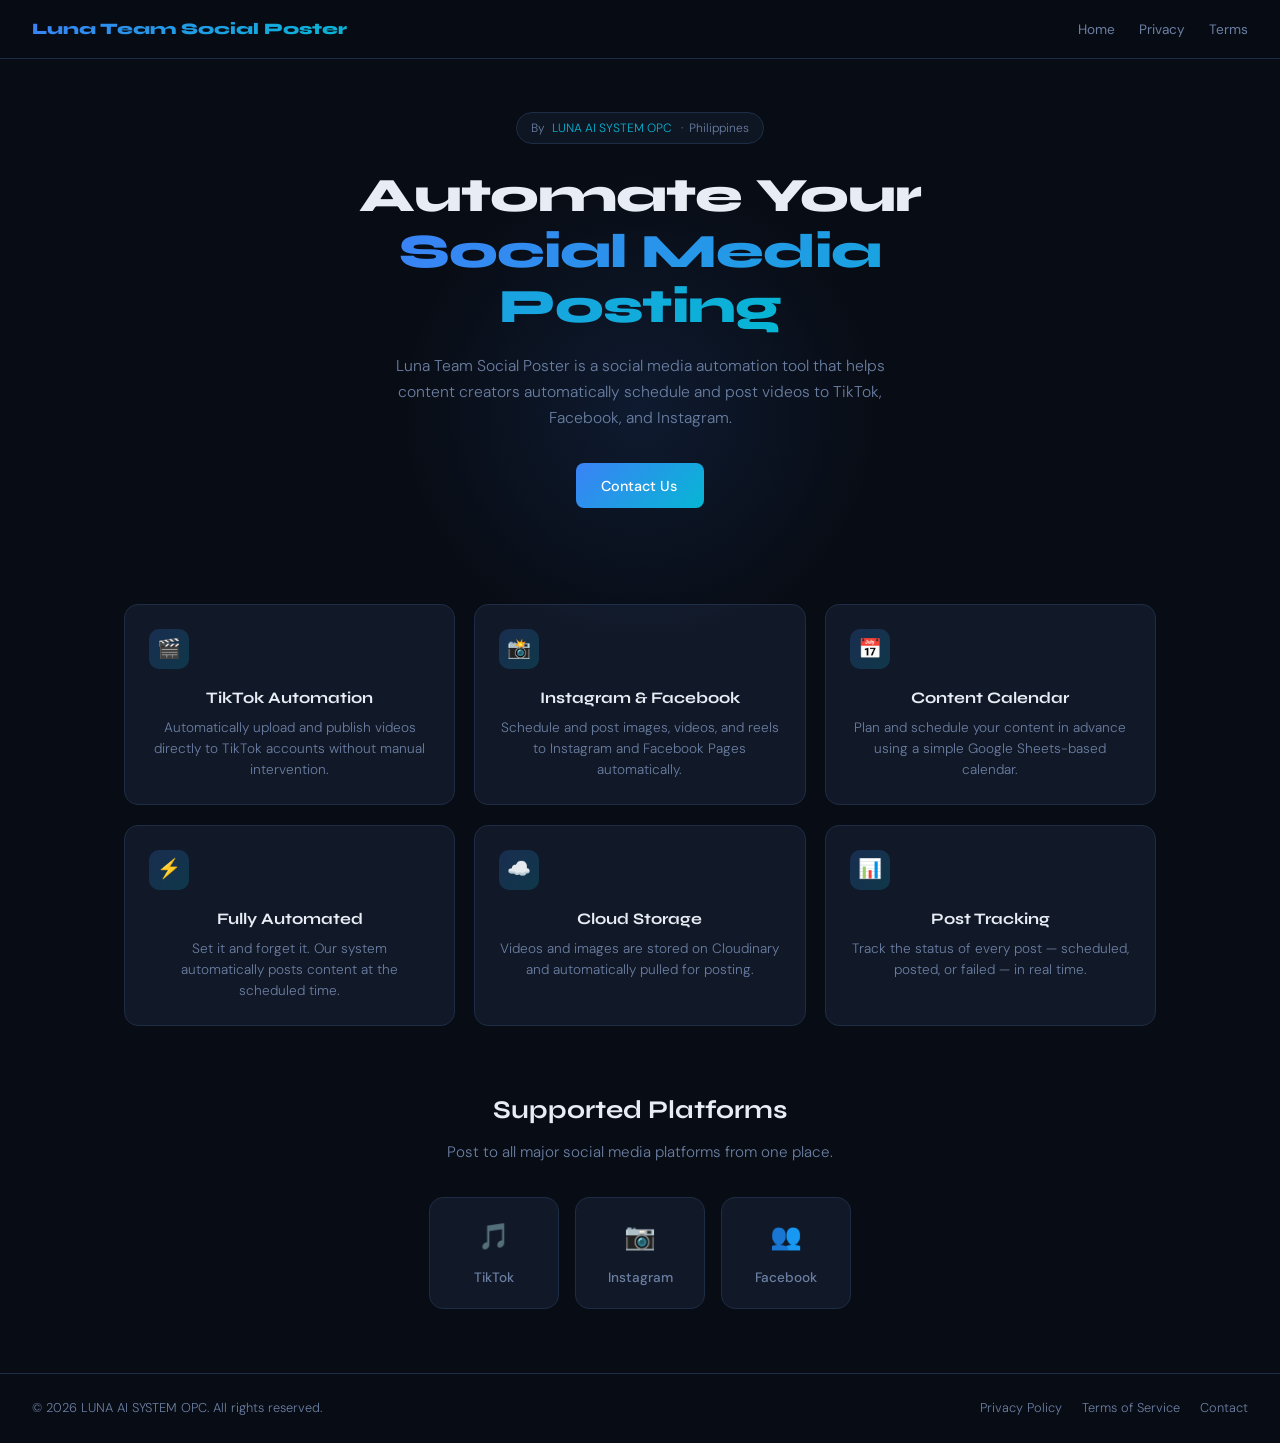
==== index.html @ f019ac23 "first commit" ====
<!doctype html>
<html lang="en">
  <head>
    <meta charset="UTF-8" />
    <meta name="viewport" content="width=device-width, initial-scale=1.0" />
    <title>Luna Team Social Poster | LUNA AI SYSTEM OPC</title>
    <link
      href="https://fonts.googleapis.com/css2?family=Syne:wght@400;600;700;800&family=DM+Sans:wght@300;400;500&display=swap"
      rel="stylesheet"
    />
    <link rel="stylesheet" href="styles.css" />
  </head>
  <body>
    <nav>
      <a href="#" class="logo" onclick="return showSection('home')"
        >Luna Team Social Poster</a
      >
      <ul class="nav-links">
        <li><a href="#" onclick="return showSection('home')">Home</a></li>
        <li><a href="#" onclick="return showSection('privacy')">Privacy</a></li>
        <li><a href="#" onclick="return showSection('terms')">Terms</a></li>
      </ul>
    </nav>

    <!-- HOME -->
    <section id="home" class="active">
      <div class="hero-inner">
        <div class="badge animate">
          By <span>LUNA AI SYSTEM OPC</span> &nbsp;·&nbsp; Philippines
        </div>
        <h1 class="animate delay-1">
          Automate Your<br />
          <span class="highlight">Social Media Posting</span>
        </h1>
        <p class="subtitle animate delay-2">
          Luna Team Social Poster is a social media automation tool that helps
          content creators automatically schedule and post videos to TikTok,
          Facebook, and Instagram.
        </p>
        <a href="mailto:jraf2003@gmail.com" class="btn animate delay-3"
          >Contact Us</a
        >
      </div>

      <div class="features">
        <div class="feature-card">
          <div class="feature-icon">🎬</div>
          <h3>TikTok Automation</h3>
          <p>
            Automatically upload and publish videos directly to TikTok accounts
            without manual intervention.
          </p>
        </div>
        <div class="feature-card">
          <div class="feature-icon">📸</div>
          <h3>Instagram & Facebook</h3>
          <p>
            Schedule and post images, videos, and reels to Instagram and
            Facebook Pages automatically.
          </p>
        </div>
        <div class="feature-card">
          <div class="feature-icon">📅</div>
          <h3>Content Calendar</h3>
          <p>
            Plan and schedule your content in advance using a simple Google
            Sheets-based calendar.
          </p>
        </div>
        <div class="feature-card">
          <div class="feature-icon">⚡</div>
          <h3>Fully Automated</h3>
          <p>
            Set it and forget it. Our system automatically posts content at the
            scheduled time.
          </p>
        </div>
        <div class="feature-card">
          <div class="feature-icon">☁️</div>
          <h3>Cloud Storage</h3>
          <p>
            Videos and images are stored on Cloudinary and automatically pulled
            for posting.
          </p>
        </div>
        <div class="feature-card">
          <div class="feature-icon">📊</div>
          <h3>Post Tracking</h3>
          <p>
            Track the status of every post — scheduled, posted, or failed — in
            real time.
          </p>
        </div>
      </div>

      <div class="platforms">
        <h2>Supported Platforms</h2>
        <p>Post to all major social media platforms from one place.</p>
        <div class="platform-grid">
          <div class="platform-item"><span class="icon">🎵</span> TikTok</div>
          <div class="platform-item">
            <span class="icon">📷</span> Instagram
          </div>
          <div class="platform-item"><span class="icon">👥</span> Facebook</div>
        </div>
      </div>
    </section>

    <!-- PRIVACY POLICY -->
    <section id="privacy">
      <div class="doc-page">
        <h1>Privacy Policy</h1>
        <span class="last-updated">Last updated: April 17, 2026</span>
        <hr class="doc-divider" />

        <h2>1. Introduction</h2>
        <p>
          Welcome to Luna Team Social Poster, operated by
          <strong>LUNA AI SYSTEM OPC</strong> ("we", "our", or "us"), a company
          based in the Philippines. This Privacy Policy explains how we collect,
          use, disclose, and safeguard your information when you use our social
          media automation service.
        </p>

        <h2>2. Information We Collect</h2>
        <p>We may collect the following types of information:</p>
        <ul>
          <li>
            <strong>Account Information:</strong> TikTok, Facebook, and
            Instagram account credentials and access tokens obtained through
            official OAuth authorization flows.
          </li>
          <li>
            <strong>Content Data:</strong> Videos, images, captions, and
            scheduling information that you provide for posting.
          </li>
          <li>
            <strong>Usage Data:</strong> Information about how you use our
            service, including post history and status logs.
          </li>
          <li>
            <strong>Contact Information:</strong> Email address if you contact
            us directly.
          </li>
        </ul>

        <h2>3. How We Use Your Information</h2>
        <p>We use the information we collect to:</p>
        <ul>
          <li>
            Provide, operate, and maintain our social media automation service.
          </li>
          <li>
            Post content to your authorized social media accounts on your
            behalf.
          </li>
          <li>Track and report the status of your scheduled posts.</li>
          <li>Respond to your comments and questions.</li>
          <li>Improve and optimize our service.</li>
        </ul>

        <h2>4. TikTok API Data</h2>
        <p>
          Our application uses the TikTok Content Posting API. By authorizing
          our app, you grant us permission to post content to your TikTok
          account on your behalf. We only access the permissions you explicitly
          grant us. We do not sell, share, or distribute your TikTok data to any
          third parties.
        </p>
        <p>We collect and use the following TikTok data:</p>
        <ul>
          <li>Access tokens for posting content on your behalf.</li>
          <li>
            Creator information (username, nickname) for verification purposes.
          </li>
          <li>Post status and publish IDs for tracking purposes.</li>
        </ul>

        <h2>5. Data Storage and Security</h2>
        <p>
          We store your access tokens and content data securely. We implement
          appropriate technical and organizational security measures to protect
          your information against unauthorized access, alteration, disclosure,
          or destruction.
        </p>
        <p>
          Access tokens are stored in Google Sheets with restricted access and
          are never shared with unauthorized parties.
        </p>

        <h2>6. Data Retention</h2>
        <p>
          We retain your data only for as long as necessary to provide our
          services. Access tokens are refreshed regularly and expired tokens are
          deleted. You may request deletion of your data at any time by
          contacting us.
        </p>

        <h2>7. Third-Party Services</h2>
        <p>Our service integrates with the following third-party platforms:</p>
        <ul>
          <li>
            <strong>TikTok</strong> — for video posting via TikTok Content
            Posting API
          </li>
          <li>
            <strong>Facebook/Instagram</strong> — for posting via Facebook Graph
            API
          </li>
          <li><strong>Cloudinary</strong> — for media storage</li>
          <li>
            <strong>Google Sheets</strong> — for content calendar and
            configuration
          </li>
        </ul>
        <p>
          Each of these services has their own privacy policies which we
          encourage you to review.
        </p>

        <h2>8. Your Rights</h2>
        <p>You have the right to:</p>
        <ul>
          <li>Access the personal data we hold about you.</li>
          <li>Request correction of inaccurate data.</li>
          <li>Request deletion of your data.</li>
          <li>
            Revoke authorization of our app from your social media accounts at
            any time.
          </li>
        </ul>

        <h2>9. Children's Privacy</h2>
        <p>
          Our service is not directed to individuals under the age of 13. We do
          not knowingly collect personal information from children under 13.
        </p>

        <h2>10. Changes to This Policy</h2>
        <p>
          We may update this Privacy Policy from time to time. We will notify
          you of any changes by updating the date at the top of this policy.
        </p>

        <h2>11. Contact Us</h2>
        <p>
          If you have any questions about this Privacy Policy, please contact us
          at:
        </p>
        <ul>
          <li><strong>Company:</strong> LUNA AI SYSTEM OPC</li>
          <li>
            <strong>Email:</strong>
            <a href="mailto:jraf2003@gmail.com">jraf2003@gmail.com</a>
          </li>
          <li><strong>Country:</strong> Philippines</li>
        </ul>
      </div>
    </section>

    <!-- TERMS OF SERVICE -->
    <section id="terms">
      <div class="doc-page">
        <h1>Terms of Service</h1>
        <span class="last-updated">Last updated: April 17, 2026</span>
        <hr class="doc-divider" />

        <h2>1. Acceptance of Terms</h2>
        <p>
          By using Luna Team Social Poster ("the Service"), operated by
          <strong>LUNA AI SYSTEM OPC</strong>, you agree to be bound by these
          Terms of Service. If you do not agree to these terms, please do not
          use our service.
        </p>

        <h2>2. Description of Service</h2>
        <p>
          Luna Team Social Poster is a social media automation tool that allows
          authorized users to schedule and automatically post content to TikTok,
          Facebook, and Instagram accounts.
        </p>

        <h2>3. User Responsibilities</h2>
        <p>You agree to:</p>
        <ul>
          <li>Use the service only for lawful purposes.</li>
          <li>Only post content that you own or have the rights to post.</li>
          <li>
            Comply with TikTok's, Facebook's, and Instagram's Terms of Service.
          </li>
          <li>
            Not use the service to post spam, misleading, or harmful content.
          </li>
          <li>Keep your access credentials secure and confidential.</li>
        </ul>

        <h2>4. Content Policy</h2>
        <p>
          You are solely responsible for the content you post through our
          service. We do not review or moderate content before it is posted. You
          must ensure all content complies with applicable laws and platform
          policies.
        </p>

        <h2>5. API Usage</h2>
        <p>
          Our service uses official APIs from TikTok, Facebook, and Instagram.
          We comply with all API terms of service and usage policies. Any
          violation of platform policies by users may result in termination of
          service access.
        </p>

        <h2>6. Limitation of Liability</h2>
        <p>
          LUNA AI SYSTEM OPC shall not be liable for any indirect, incidental,
          special, or consequential damages resulting from your use of the
          service, including but not limited to failed posts, account
          restrictions, or data loss.
        </p>

        <h2>7. Service Availability</h2>
        <p>
          We strive to maintain high availability but do not guarantee
          uninterrupted service. We may perform maintenance or updates that
          temporarily affect service availability.
        </p>

        <h2>8. Termination</h2>
        <p>
          We reserve the right to terminate or suspend access to our service at
          any time, without notice, for conduct that we believe violates these
          Terms of Service or is harmful to other users, us, or third parties.
        </p>

        <h2>9. Changes to Terms</h2>
        <p>
          We reserve the right to modify these terms at any time. Continued use
          of the service after changes constitutes acceptance of the new terms.
        </p>

        <h2>10. Contact Us</h2>
        <p>
          If you have any questions about these Terms of Service, please contact
          us at:
        </p>
        <ul>
          <li><strong>Company:</strong> LUNA AI SYSTEM OPC</li>
          <li>
            <strong>Email:</strong>
            <a href="mailto:jraf2003@gmail.com">jraf2003@gmail.com</a>
          </li>
          <li><strong>Country:</strong> Philippines</li>
        </ul>
      </div>
    </section>

    <footer>
      <span>© 2026 LUNA AI SYSTEM OPC. All rights reserved.</span>
      <div class="footer-links">
        <a href="#" onclick="return showSection('privacy')">Privacy Policy</a>
        <a href="#" onclick="return showSection('terms')">Terms of Service</a>
        <a href="mailto:jraf2003@gmail.com">Contact</a>
      </div>
    </footer>

    <script src="script.js"></script>
  </body>
</html>
---- styles.css ----
:root {
  --bg: #080c14;
  --surface: #0f1623;
  --border: #1e2d45;
  --accent: #3b82f6;
  --accent2: #06b6d4;
  --text: #e8edf5;
  --muted: #6b7fa3;
  --card: #111827;
}

* {
  margin: 0;
  padding: 0;
  box-sizing: border-box;
}

html {
  scroll-behavior: smooth;
  font-size: 16px;
}

body {
  background: var(--bg);
  color: var(--text);
  font-family: "DM Sans", sans-serif;
  font-weight: 300;
  line-height: 1.6;
  overflow-x: hidden;
  -webkit-font-smoothing: antialiased;
}

/* NAV */
nav {
  position: fixed;
  top: 0;
  left: 0;
  right: 0;
  z-index: 100;
  display: flex;
  justify-content: space-between;
  align-items: center;
  padding: 1rem 2rem;
  background: rgba(8, 12, 20, 0.85);
  backdrop-filter: blur(12px);
  border-bottom: 1px solid var(--border);
}

.logo {
  font-family: "Syne", sans-serif;
  font-weight: 800;
  font-size: 1rem;
  background: linear-gradient(135deg, var(--accent), var(--accent2));
  -webkit-background-clip: text;
  -webkit-text-fill-color: transparent;
  text-decoration: none;
}

.nav-links {
  display: flex;
  gap: 1.5rem;
  list-style: none;
}

.nav-links a {
  color: var(--muted);
  text-decoration: none;
  font-size: 0.85rem;
  font-weight: 400;
  transition: color 0.2s;
}

.nav-links a:hover {
  color: var(--text);
}

/* SECTIONS */
section {
  display: none;
}

section.active {
  display: block;
}

/* HERO */
#home {
  min-height: 100vh;
  display: flex;
  flex-direction: column;
  align-items: center;
  justify-content: flex-start;
  text-align: center;
  position: relative;
  overflow: hidden;
}

.hero-inner {
  max-width: 760px;
  margin: 0 auto;
  padding: 7rem 1.5rem 3rem;
  text-align: center;
  position: relative;
}

#home::before {
  content: "";
  position: absolute;
  width: 500px;
  height: 500px;
  background: radial-gradient(
    circle,
    rgba(59, 130, 246, 0.12) 0%,
    transparent 70%
  );
  top: 30%;
  left: 50%;
  transform: translate(-50%, -50%);
  pointer-events: none;
}

.badge {
  display: inline-flex;
  align-items: center;
  gap: 0.4rem;
  padding: 0.35rem 0.9rem;
  border: 1px solid var(--border);
  border-radius: 999px;
  font-size: 0.75rem;
  color: var(--muted);
  margin-bottom: 1.5rem;
  background: var(--surface);
}

.badge span {
  color: var(--accent2);
}

h1 {
  font-family: "Syne", sans-serif;
  font-size: clamp(1.85rem, 4.2vw, 3rem);
  font-weight: 800;
  line-height: 1.15;
  margin-bottom: 1.2rem;
  letter-spacing: -0.02em;
}

h1 .highlight {
  background: linear-gradient(135deg, var(--accent), var(--accent2));
  -webkit-background-clip: text;
  -webkit-text-fill-color: transparent;
}

.subtitle {
  font-size: 0.98rem;
  color: var(--muted);
  max-width: 520px;
  margin: 0 auto 2rem;
  line-height: 1.65;
}

.btn {
  display: inline-flex;
  align-items: center;
  gap: 0.5rem;
  padding: 0.7rem 1.6rem;
  background: linear-gradient(135deg, var(--accent), var(--accent2));
  color: white;
  border-radius: 8px;
  text-decoration: none;
  font-weight: 500;
  font-size: 0.9rem;
  transition: opacity 0.2s, transform 0.2s;
  border: none;
  cursor: pointer;
}

.btn:hover {
  opacity: 0.85;
  transform: translateY(-1px);
}

/* FEATURES */
.features {
  display: grid;
  grid-template-columns: repeat(auto-fit, minmax(260px, 1fr));
  gap: 1.2rem;
  max-width: 1080px;
  margin: 3rem auto 0;
  padding: 0 1.5rem;
}

.feature-card {
  background: var(--card);
  border: 1px solid var(--border);
  border-radius: 14px;
  padding: 1.5rem;
  transition: border-color 0.2s, transform 0.2s;
}

.feature-card:hover {
  border-color: var(--accent);
  transform: translateY(-3px);
}

.feature-icon {
  width: 40px;
  height: 40px;
  border-radius: 10px;
  background: linear-gradient(
    135deg,
    rgba(59, 130, 246, 0.2),
    rgba(6, 182, 212, 0.2)
  );
  display: flex;
  align-items: center;
  justify-content: center;
  font-size: 1.2rem;
  margin-bottom: 1rem;
}

.feature-card h3 {
  font-family: "Syne", sans-serif;
  font-weight: 700;
  font-size: 1rem;
  margin-bottom: 0.4rem;
}

.feature-card p {
  color: var(--muted);
  font-size: 0.85rem;
  line-height: 1.55;
}

/* PLATFORMS */
.platforms {
  max-width: 1080px;
  margin: 4rem auto;
  padding: 0 1.5rem;
  text-align: center;
}

.platforms h2 {
  font-family: "Syne", sans-serif;
  font-size: 1.6rem;
  font-weight: 700;
  margin-bottom: 0.6rem;
}

.platforms > p {
  color: var(--muted);
  font-size: 0.95rem;
  margin-bottom: 2rem;
}

.platform-grid {
  display: flex;
  justify-content: center;
  gap: 1rem;
  flex-wrap: wrap;
}

.platform-item {
  display: flex;
  flex-direction: column;
  align-items: center;
  gap: 0.6rem;
  padding: 1.2rem 1.6rem;
  background: var(--card);
  border: 1px solid var(--border);
  border-radius: 14px;
  min-width: 130px;
  font-size: 0.85rem;
  color: var(--muted);
  font-weight: 500;
}

.platform-item .icon {
  font-size: 1.6rem;
}

/* FOOTER */
footer {
  border-top: 1px solid var(--border);
  padding: 1.5rem 2rem;
  display: flex;
  justify-content: space-between;
  align-items: center;
  color: var(--muted);
  font-size: 0.8rem;
  flex-wrap: wrap;
  gap: 1rem;
}

.footer-links {
  display: flex;
  gap: 1.25rem;
}

footer a {
  color: var(--muted);
  text-decoration: none;
}

footer a:hover {
  color: var(--text);
}

/* PRIVACY & TERMS */
.doc-page {
  max-width: 760px;
  margin: 0 auto;
  padding: 6rem 1.5rem 3rem;
}

.doc-page h1 {
  font-family: "Syne", sans-serif;
  font-size: 1.9rem;
  font-weight: 800;
  margin-bottom: 0.4rem;
  text-align: left;
  -webkit-text-fill-color: var(--text);
  background: none;
}

.doc-page .last-updated {
  color: var(--muted);
  font-size: 0.8rem;
  margin-bottom: 2rem;
  display: block;
}

.doc-page h2 {
  font-family: "Syne", sans-serif;
  font-size: 1.1rem;
  font-weight: 700;
  margin: 2rem 0 0.8rem;
  color: var(--accent2);
}

.doc-page p {
  color: var(--muted);
  font-size: 0.92rem;
  margin-bottom: 0.9rem;
  line-height: 1.7;
}

.doc-page ul {
  color: var(--muted);
  font-size: 0.92rem;
  padding-left: 1.3rem;
  margin-bottom: 1rem;
  line-height: 1.7;
}

.doc-page ul li {
  margin-bottom: 0.4rem;
}

.doc-page a {
  color: var(--accent);
}

.doc-divider {
  border: none;
  border-top: 1px solid var(--border);
  margin: 1.5rem 0;
}

/* SCROLL ANIMATIONS */
@keyframes fadeUp {
  from {
    opacity: 0;
    transform: translateY(20px);
  }
  to {
    opacity: 1;
    transform: translateY(0);
  }
}

.animate {
  animation: fadeUp 0.6s ease forwards;
}

.delay-1 {
  animation-delay: 0.1s;
}

.delay-2 {
  animation-delay: 0.2s;
}

.delay-3 {
  animation-delay: 0.3s;
}

/* RESPONSIVE */
@media (max-width: 768px) {
  nav {
    padding: 0.85rem 1rem;
  }

  .logo {
    font-size: 0.9rem;
  }

  .nav-links {
    gap: 1rem;
  }

  .nav-links a {
    font-size: 0.8rem;
  }

  .hero-inner {
    padding: 6rem 1.25rem 2rem;
  }

  .subtitle {
    font-size: 0.92rem;
  }

  .features {
    margin-top: 2rem;
    gap: 1rem;
  }

  .platforms {
    margin: 3rem auto;
  }

  footer {
    padding: 1.25rem 1rem;
    justify-content: center;
    text-align: center;
  }
}

@media (max-width: 480px) {
  .nav-links {
    gap: 0.75rem;
  }

  .nav-links a {
    font-size: 0.75rem;
  }

  .platform-item {
    min-width: 110px;
    padding: 1rem 1.2rem;
  }
}
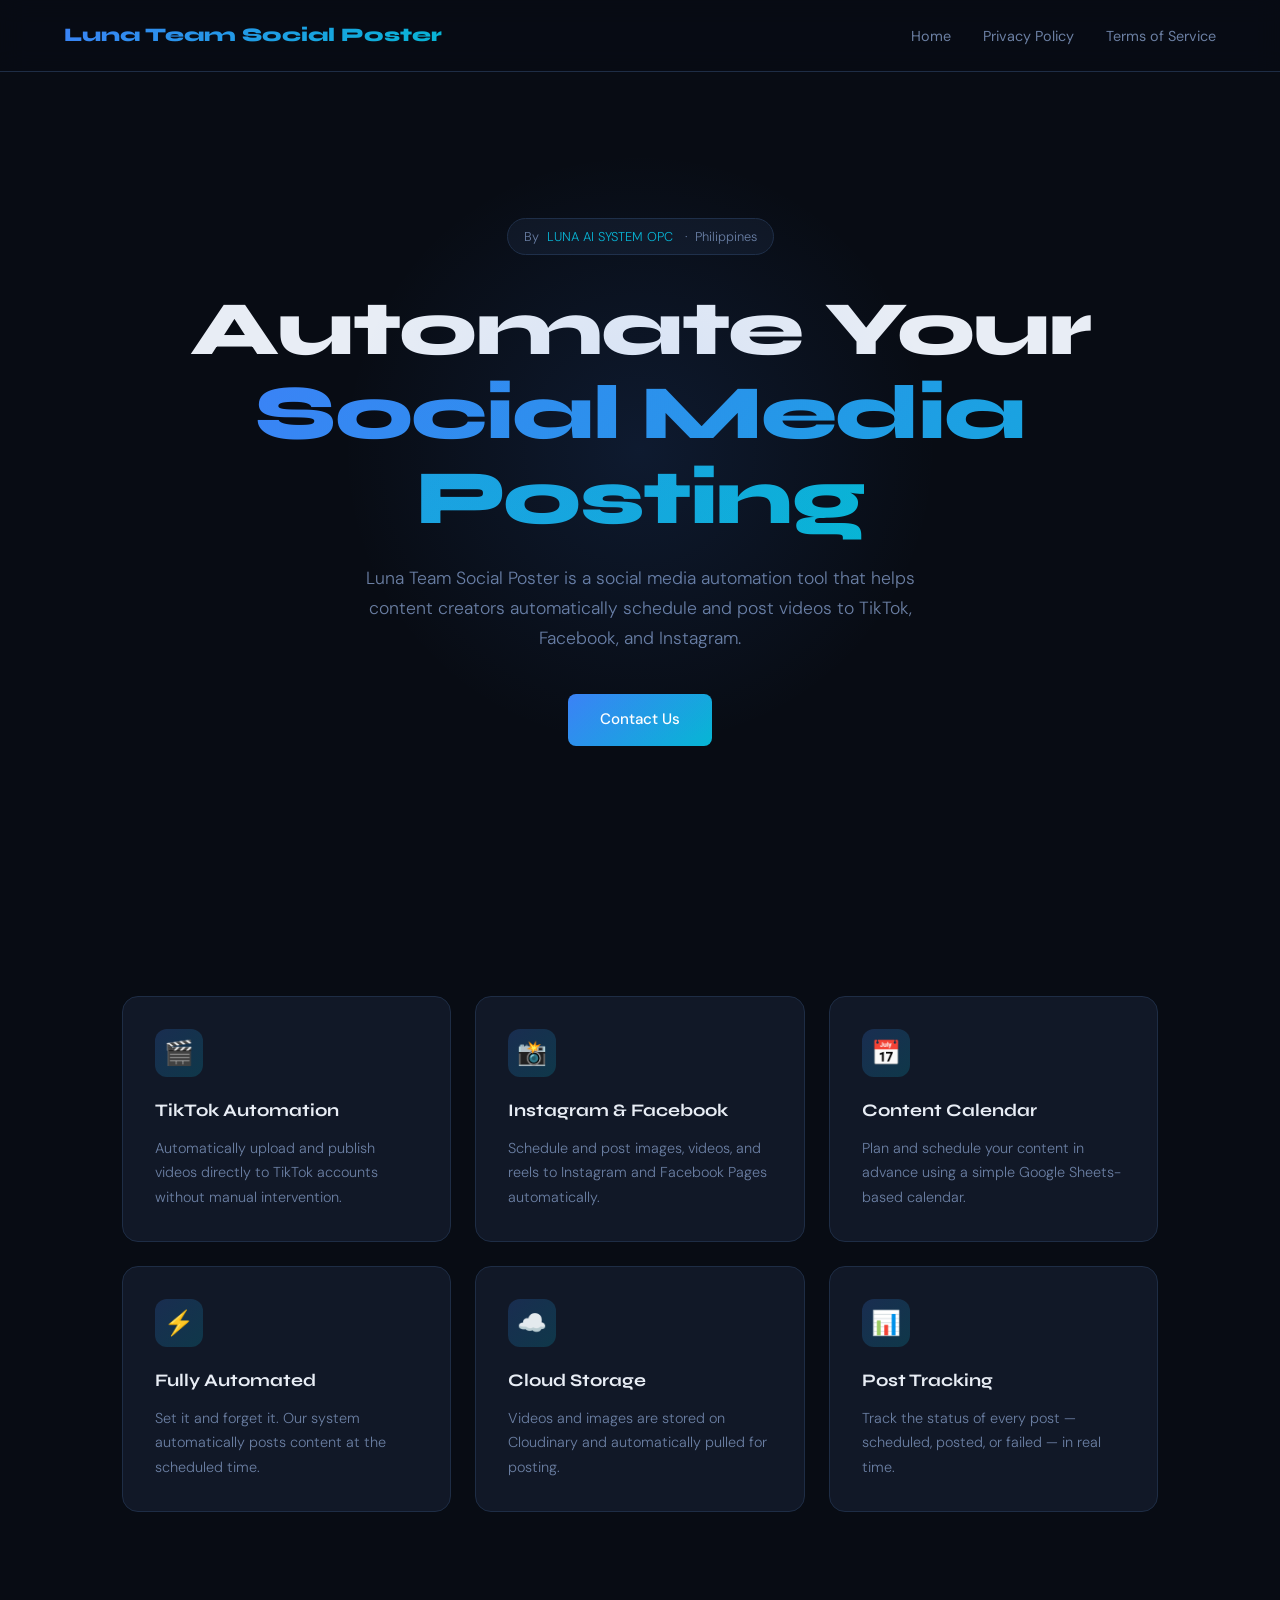
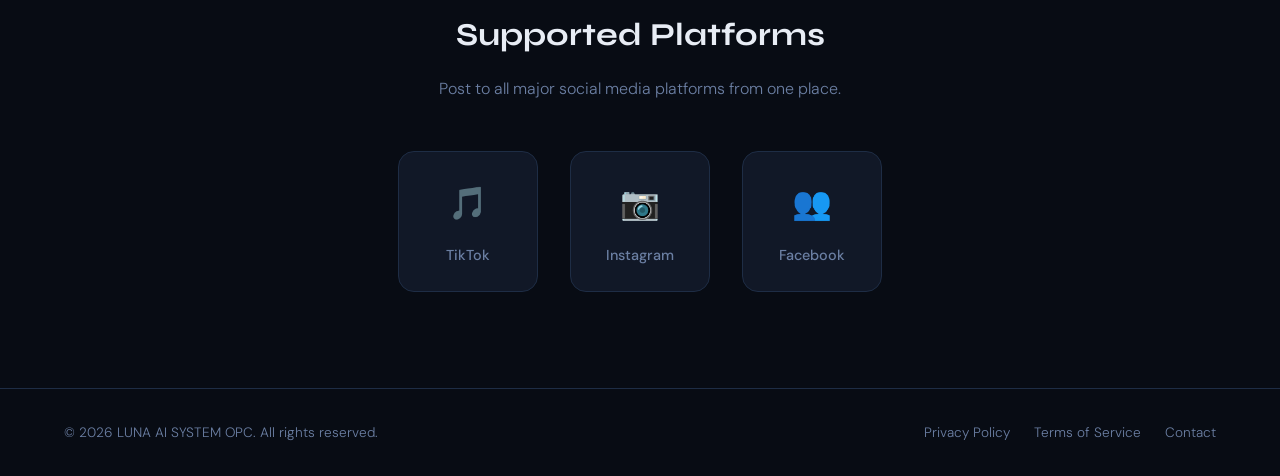
==== commit c3e8c9ca: "add terms and privacy" ====
--- a/index.html
+++ b/index.html
@@ -8,361 +8,347 @@
       href="https://fonts.googleapis.com/css2?family=Syne:wght@400;600;700;800&family=DM+Sans:wght@300;400;500&display=swap"
       rel="stylesheet"
     />
-    <link rel="stylesheet" href="styles.css" />
+    <style>
+      :root {
+        --bg: #080c14;
+        --surface: #0f1623;
+        --border: #1e2d45;
+        --accent: #3b82f6;
+        --accent2: #06b6d4;
+        --text: #e8edf5;
+        --muted: #6b7fa3;
+        --card: #111827;
+      }
+      * {
+        margin: 0;
+        padding: 0;
+        box-sizing: border-box;
+      }
+      html {
+        scroll-behavior: smooth;
+      }
+      body {
+        background: var(--bg);
+        color: var(--text);
+        font-family: "DM Sans", sans-serif;
+        font-weight: 300;
+        line-height: 1.7;
+        overflow-x: hidden;
+      }
+      nav {
+        position: fixed;
+        top: 0;
+        left: 0;
+        right: 0;
+        z-index: 100;
+        display: flex;
+        justify-content: space-between;
+        align-items: center;
+        padding: 1.2rem 4rem;
+        background: rgba(8, 12, 20, 0.85);
+        backdrop-filter: blur(12px);
+        border-bottom: 1px solid var(--border);
+      }
+      .logo {
+        font-family: "Syne", sans-serif;
+        font-weight: 800;
+        font-size: 1.2rem;
+        background: linear-gradient(135deg, var(--accent), var(--accent2));
+        -webkit-background-clip: text;
+        -webkit-text-fill-color: transparent;
+        text-decoration: none;
+      }
+      .nav-links {
+        display: flex;
+        gap: 2rem;
+        list-style: none;
+      }
+      .nav-links a {
+        color: var(--muted);
+        text-decoration: none;
+        font-size: 0.9rem;
+        font-weight: 400;
+        transition: color 0.2s;
+      }
+      .nav-links a:hover {
+        color: var(--text);
+      }
+      .hero {
+        min-height: 100vh;
+        display: flex;
+        flex-direction: column;
+        align-items: center;
+        justify-content: center;
+        text-align: center;
+        padding: 8rem 2rem 4rem;
+        position: relative;
+      }
+      .hero::before {
+        content: "";
+        position: absolute;
+        width: 600px;
+        height: 600px;
+        background: radial-gradient(
+          circle,
+          rgba(59, 130, 246, 0.12) 0%,
+          transparent 70%
+        );
+        top: 50%;
+        left: 50%;
+        transform: translate(-50%, -50%);
+        pointer-events: none;
+      }
+      .badge {
+        display: inline-flex;
+        align-items: center;
+        gap: 0.5rem;
+        padding: 0.4rem 1rem;
+        border: 1px solid var(--border);
+        border-radius: 999px;
+        font-size: 0.8rem;
+        color: var(--muted);
+        margin-bottom: 2rem;
+        background: var(--surface);
+      }
+      .badge span {
+        color: var(--accent2);
+      }
+      h1 {
+        font-family: "Syne", sans-serif;
+        font-size: clamp(2.5rem, 6vw, 5rem);
+        font-weight: 800;
+        line-height: 1.1;
+        margin-bottom: 1.5rem;
+        letter-spacing: -0.02em;
+      }
+      h1 .highlight {
+        background: linear-gradient(135deg, var(--accent), var(--accent2));
+        -webkit-background-clip: text;
+        -webkit-text-fill-color: transparent;
+      }
+      .subtitle {
+        font-size: 1.1rem;
+        color: var(--muted);
+        max-width: 560px;
+        margin: 0 auto 2.5rem;
+      }
+      .btn {
+        display: inline-flex;
+        align-items: center;
+        gap: 0.5rem;
+        padding: 0.8rem 2rem;
+        background: linear-gradient(135deg, var(--accent), var(--accent2));
+        color: white;
+        border-radius: 8px;
+        text-decoration: none;
+        font-weight: 500;
+        font-size: 0.95rem;
+        transition:
+          opacity 0.2s,
+          transform 0.2s;
+      }
+      .btn:hover {
+        opacity: 0.85;
+        transform: translateY(-1px);
+      }
+      .features {
+        display: grid;
+        grid-template-columns: repeat(auto-fit, minmax(280px, 1fr));
+        gap: 1.5rem;
+        max-width: 1100px;
+        margin: 6rem auto 0;
+        padding: 0 2rem;
+      }
+      .feature-card {
+        background: var(--card);
+        border: 1px solid var(--border);
+        border-radius: 16px;
+        padding: 2rem;
+        transition:
+          border-color 0.2s,
+          transform 0.2s;
+      }
+      .feature-card:hover {
+        border-color: var(--accent);
+        transform: translateY(-4px);
+      }
+      .feature-icon {
+        width: 48px;
+        height: 48px;
+        border-radius: 12px;
+        background: linear-gradient(
+          135deg,
+          rgba(59, 130, 246, 0.2),
+          rgba(6, 182, 212, 0.2)
+        );
+        display: flex;
+        align-items: center;
+        justify-content: center;
+        font-size: 1.5rem;
+        margin-bottom: 1.2rem;
+      }
+      .feature-card h3 {
+        font-family: "Syne", sans-serif;
+        font-weight: 700;
+        font-size: 1.1rem;
+        margin-bottom: 0.6rem;
+      }
+      .feature-card p {
+        color: var(--muted);
+        font-size: 0.9rem;
+      }
+      .platforms {
+        max-width: 1100px;
+        margin: 6rem auto;
+        padding: 0 2rem;
+        text-align: center;
+      }
+      .platforms h2 {
+        font-family: "Syne", sans-serif;
+        font-size: 2rem;
+        font-weight: 700;
+        margin-bottom: 0.8rem;
+      }
+      .platforms p {
+        color: var(--muted);
+        margin-bottom: 3rem;
+      }
+      .platform-grid {
+        display: flex;
+        justify-content: center;
+        gap: 2rem;
+        flex-wrap: wrap;
+      }
+      .platform-item {
+        display: flex;
+        flex-direction: column;
+        align-items: center;
+        gap: 0.8rem;
+        padding: 1.5rem 2rem;
+        background: var(--card);
+        border: 1px solid var(--border);
+        border-radius: 16px;
+        min-width: 140px;
+        font-size: 0.9rem;
+        color: var(--muted);
+        font-weight: 500;
+      }
+      .platform-item .icon {
+        font-size: 2rem;
+      }
+      footer {
+        border-top: 1px solid var(--border);
+        padding: 2rem 4rem;
+        display: flex;
+        justify-content: space-between;
+        align-items: center;
+        color: var(--muted);
+        font-size: 0.85rem;
+        flex-wrap: wrap;
+        gap: 1rem;
+      }
+      footer a {
+        color: var(--muted);
+        text-decoration: none;
+      }
+      footer a:hover {
+        color: var(--text);
+      }
+    </style>
   </head>
   <body>
     <nav>
-      <a href="#" class="logo" onclick="return showSection('home')"
-        >Luna Team Social Poster</a
-      >
+      <a href="/" class="logo">Luna Team Social Poster</a>
       <ul class="nav-links">
-        <li><a href="#" onclick="return showSection('home')">Home</a></li>
-        <li><a href="#" onclick="return showSection('privacy')">Privacy</a></li>
-        <li><a href="#" onclick="return showSection('terms')">Terms</a></li>
+        <li><a href="/">Home</a></li>
+        <li><a href="/privacy">Privacy Policy</a></li>
+        <li><a href="/terms">Terms of Service</a></li>
       </ul>
     </nav>
 
-    <!-- HOME -->
-    <section id="home" class="active">
-      <div class="hero-inner">
-        <div class="badge animate">
-          By <span>LUNA AI SYSTEM OPC</span> &nbsp;·&nbsp; Philippines
-        </div>
-        <h1 class="animate delay-1">
-          Automate Your<br />
-          <span class="highlight">Social Media Posting</span>
-        </h1>
-        <p class="subtitle animate delay-2">
-          Luna Team Social Poster is a social media automation tool that helps
-          content creators automatically schedule and post videos to TikTok,
-          Facebook, and Instagram.
-        </p>
-        <a href="mailto:jraf2003@gmail.com" class="btn animate delay-3"
-          >Contact Us</a
-        >
-      </div>
+    <div class="hero">
+      <div class="badge">
+        By <span>LUNA AI SYSTEM OPC</span> &nbsp;·&nbsp; Philippines
+      </div>
+      <h1>
+        Automate Your<br /><span class="highlight">Social Media Posting</span>
+      </h1>
+      <p class="subtitle">
+        Luna Team Social Poster is a social media automation tool that helps
+        content creators automatically schedule and post videos to TikTok,
+        Facebook, and Instagram.
+      </p>
+      <a href="mailto:jraf2003@gmail.com" class="btn">Contact Us</a>
+    </div>
 
-      <div class="features">
-        <div class="feature-card">
-          <div class="feature-icon">🎬</div>
-          <h3>TikTok Automation</h3>
-          <p>
-            Automatically upload and publish videos directly to TikTok accounts
-            without manual intervention.
-          </p>
-        </div>
-        <div class="feature-card">
-          <div class="feature-icon">📸</div>
-          <h3>Instagram & Facebook</h3>
-          <p>
-            Schedule and post images, videos, and reels to Instagram and
-            Facebook Pages automatically.
-          </p>
-        </div>
-        <div class="feature-card">
-          <div class="feature-icon">📅</div>
-          <h3>Content Calendar</h3>
-          <p>
-            Plan and schedule your content in advance using a simple Google
-            Sheets-based calendar.
-          </p>
-        </div>
-        <div class="feature-card">
-          <div class="feature-icon">⚡</div>
-          <h3>Fully Automated</h3>
-          <p>
-            Set it and forget it. Our system automatically posts content at the
-            scheduled time.
-          </p>
-        </div>
-        <div class="feature-card">
-          <div class="feature-icon">☁️</div>
-          <h3>Cloud Storage</h3>
-          <p>
-            Videos and images are stored on Cloudinary and automatically pulled
-            for posting.
-          </p>
-        </div>
-        <div class="feature-card">
-          <div class="feature-icon">📊</div>
-          <h3>Post Tracking</h3>
-          <p>
-            Track the status of every post — scheduled, posted, or failed — in
-            real time.
-          </p>
-        </div>
-      </div>
+    <div class="features">
+      <div class="feature-card">
+        <div class="feature-icon">🎬</div>
+        <h3>TikTok Automation</h3>
+        <p>
+          Automatically upload and publish videos directly to TikTok accounts
+          without manual intervention.
+        </p>
+      </div>
+      <div class="feature-card">
+        <div class="feature-icon">📸</div>
+        <h3>Instagram & Facebook</h3>
+        <p>
+          Schedule and post images, videos, and reels to Instagram and Facebook
+          Pages automatically.
+        </p>
+      </div>
+      <div class="feature-card">
+        <div class="feature-icon">📅</div>
+        <h3>Content Calendar</h3>
+        <p>
+          Plan and schedule your content in advance using a simple Google
+          Sheets-based calendar.
+        </p>
+      </div>
+      <div class="feature-card">
+        <div class="feature-icon">⚡</div>
+        <h3>Fully Automated</h3>
+        <p>
+          Set it and forget it. Our system automatically posts content at the
+          scheduled time.
+        </p>
+      </div>
+      <div class="feature-card">
+        <div class="feature-icon">☁️</div>
+        <h3>Cloud Storage</h3>
+        <p>
+          Videos and images are stored on Cloudinary and automatically pulled
+          for posting.
+        </p>
+      </div>
+      <div class="feature-card">
+        <div class="feature-icon">📊</div>
+        <h3>Post Tracking</h3>
+        <p>
+          Track the status of every post — scheduled, posted, or failed — in
+          real time.
+        </p>
+      </div>
+    </div>
 
-      <div class="platforms">
-        <h2>Supported Platforms</h2>
-        <p>Post to all major social media platforms from one place.</p>
-        <div class="platform-grid">
-          <div class="platform-item"><span class="icon">🎵</span> TikTok</div>
-          <div class="platform-item">
-            <span class="icon">📷</span> Instagram
-          </div>
-          <div class="platform-item"><span class="icon">👥</span> Facebook</div>
-        </div>
-      </div>
-    </section>
-
-    <!-- PRIVACY POLICY -->
-    <section id="privacy">
-      <div class="doc-page">
-        <h1>Privacy Policy</h1>
-        <span class="last-updated">Last updated: April 17, 2026</span>
-        <hr class="doc-divider" />
-
-        <h2>1. Introduction</h2>
-        <p>
-          Welcome to Luna Team Social Poster, operated by
-          <strong>LUNA AI SYSTEM OPC</strong> ("we", "our", or "us"), a company
-          based in the Philippines. This Privacy Policy explains how we collect,
-          use, disclose, and safeguard your information when you use our social
-          media automation service.
-        </p>
-
-        <h2>2. Information We Collect</h2>
-        <p>We may collect the following types of information:</p>
-        <ul>
-          <li>
-            <strong>Account Information:</strong> TikTok, Facebook, and
-            Instagram account credentials and access tokens obtained through
-            official OAuth authorization flows.
-          </li>
-          <li>
-            <strong>Content Data:</strong> Videos, images, captions, and
-            scheduling information that you provide for posting.
-          </li>
-          <li>
-            <strong>Usage Data:</strong> Information about how you use our
-            service, including post history and status logs.
-          </li>
-          <li>
-            <strong>Contact Information:</strong> Email address if you contact
-            us directly.
-          </li>
-        </ul>
-
-        <h2>3. How We Use Your Information</h2>
-        <p>We use the information we collect to:</p>
-        <ul>
-          <li>
-            Provide, operate, and maintain our social media automation service.
-          </li>
-          <li>
-            Post content to your authorized social media accounts on your
-            behalf.
-          </li>
-          <li>Track and report the status of your scheduled posts.</li>
-          <li>Respond to your comments and questions.</li>
-          <li>Improve and optimize our service.</li>
-        </ul>
-
-        <h2>4. TikTok API Data</h2>
-        <p>
-          Our application uses the TikTok Content Posting API. By authorizing
-          our app, you grant us permission to post content to your TikTok
-          account on your behalf. We only access the permissions you explicitly
-          grant us. We do not sell, share, or distribute your TikTok data to any
-          third parties.
-        </p>
-        <p>We collect and use the following TikTok data:</p>
-        <ul>
-          <li>Access tokens for posting content on your behalf.</li>
-          <li>
-            Creator information (username, nickname) for verification purposes.
-          </li>
-          <li>Post status and publish IDs for tracking purposes.</li>
-        </ul>
-
-        <h2>5. Data Storage and Security</h2>
-        <p>
-          We store your access tokens and content data securely. We implement
-          appropriate technical and organizational security measures to protect
-          your information against unauthorized access, alteration, disclosure,
-          or destruction.
-        </p>
-        <p>
-          Access tokens are stored in Google Sheets with restricted access and
-          are never shared with unauthorized parties.
-        </p>
-
-        <h2>6. Data Retention</h2>
-        <p>
-          We retain your data only for as long as necessary to provide our
-          services. Access tokens are refreshed regularly and expired tokens are
-          deleted. You may request deletion of your data at any time by
-          contacting us.
-        </p>
-
-        <h2>7. Third-Party Services</h2>
-        <p>Our service integrates with the following third-party platforms:</p>
-        <ul>
-          <li>
-            <strong>TikTok</strong> — for video posting via TikTok Content
-            Posting API
-          </li>
-          <li>
-            <strong>Facebook/Instagram</strong> — for posting via Facebook Graph
-            API
-          </li>
-          <li><strong>Cloudinary</strong> — for media storage</li>
-          <li>
-            <strong>Google Sheets</strong> — for content calendar and
-            configuration
-          </li>
-        </ul>
-        <p>
-          Each of these services has their own privacy policies which we
-          encourage you to review.
-        </p>
-
-        <h2>8. Your Rights</h2>
-        <p>You have the right to:</p>
-        <ul>
-          <li>Access the personal data we hold about you.</li>
-          <li>Request correction of inaccurate data.</li>
-          <li>Request deletion of your data.</li>
-          <li>
-            Revoke authorization of our app from your social media accounts at
-            any time.
-          </li>
-        </ul>
-
-        <h2>9. Children's Privacy</h2>
-        <p>
-          Our service is not directed to individuals under the age of 13. We do
-          not knowingly collect personal information from children under 13.
-        </p>
-
-        <h2>10. Changes to This Policy</h2>
-        <p>
-          We may update this Privacy Policy from time to time. We will notify
-          you of any changes by updating the date at the top of this policy.
-        </p>
-
-        <h2>11. Contact Us</h2>
-        <p>
-          If you have any questions about this Privacy Policy, please contact us
-          at:
-        </p>
-        <ul>
-          <li><strong>Company:</strong> LUNA AI SYSTEM OPC</li>
-          <li>
-            <strong>Email:</strong>
-            <a href="mailto:jraf2003@gmail.com">jraf2003@gmail.com</a>
-          </li>
-          <li><strong>Country:</strong> Philippines</li>
-        </ul>
-      </div>
-    </section>
-
-    <!-- TERMS OF SERVICE -->
-    <section id="terms">
-      <div class="doc-page">
-        <h1>Terms of Service</h1>
-        <span class="last-updated">Last updated: April 17, 2026</span>
-        <hr class="doc-divider" />
-
-        <h2>1. Acceptance of Terms</h2>
-        <p>
-          By using Luna Team Social Poster ("the Service"), operated by
-          <strong>LUNA AI SYSTEM OPC</strong>, you agree to be bound by these
-          Terms of Service. If you do not agree to these terms, please do not
-          use our service.
-        </p>
-
-        <h2>2. Description of Service</h2>
-        <p>
-          Luna Team Social Poster is a social media automation tool that allows
-          authorized users to schedule and automatically post content to TikTok,
-          Facebook, and Instagram accounts.
-        </p>
-
-        <h2>3. User Responsibilities</h2>
-        <p>You agree to:</p>
-        <ul>
-          <li>Use the service only for lawful purposes.</li>
-          <li>Only post content that you own or have the rights to post.</li>
-          <li>
-            Comply with TikTok's, Facebook's, and Instagram's Terms of Service.
-          </li>
-          <li>
-            Not use the service to post spam, misleading, or harmful content.
-          </li>
-          <li>Keep your access credentials secure and confidential.</li>
-        </ul>
-
-        <h2>4. Content Policy</h2>
-        <p>
-          You are solely responsible for the content you post through our
-          service. We do not review or moderate content before it is posted. You
-          must ensure all content complies with applicable laws and platform
-          policies.
-        </p>
-
-        <h2>5. API Usage</h2>
-        <p>
-          Our service uses official APIs from TikTok, Facebook, and Instagram.
-          We comply with all API terms of service and usage policies. Any
-          violation of platform policies by users may result in termination of
-          service access.
-        </p>
-
-        <h2>6. Limitation of Liability</h2>
-        <p>
-          LUNA AI SYSTEM OPC shall not be liable for any indirect, incidental,
-          special, or consequential damages resulting from your use of the
-          service, including but not limited to failed posts, account
-          restrictions, or data loss.
-        </p>
-
-        <h2>7. Service Availability</h2>
-        <p>
-          We strive to maintain high availability but do not guarantee
-          uninterrupted service. We may perform maintenance or updates that
-          temporarily affect service availability.
-        </p>
-
-        <h2>8. Termination</h2>
-        <p>
-          We reserve the right to terminate or suspend access to our service at
-          any time, without notice, for conduct that we believe violates these
-          Terms of Service or is harmful to other users, us, or third parties.
-        </p>
-
-        <h2>9. Changes to Terms</h2>
-        <p>
-          We reserve the right to modify these terms at any time. Continued use
-          of the service after changes constitutes acceptance of the new terms.
-        </p>
-
-        <h2>10. Contact Us</h2>
-        <p>
-          If you have any questions about these Terms of Service, please contact
-          us at:
-        </p>
-        <ul>
-          <li><strong>Company:</strong> LUNA AI SYSTEM OPC</li>
-          <li>
-            <strong>Email:</strong>
-            <a href="mailto:jraf2003@gmail.com">jraf2003@gmail.com</a>
-          </li>
-          <li><strong>Country:</strong> Philippines</li>
-        </ul>
-      </div>
-    </section>
+    <div class="platforms">
+      <h2>Supported Platforms</h2>
+      <p>Post to all major social media platforms from one place.</p>
+      <div class="platform-grid">
+        <div class="platform-item"><span class="icon">🎵</span> TikTok</div>
+        <div class="platform-item"><span class="icon">📷</span> Instagram</div>
+        <div class="platform-item"><span class="icon">👥</span> Facebook</div>
+      </div>
+    </div>
 
     <footer>
       <span>© 2026 LUNA AI SYSTEM OPC. All rights reserved.</span>
-      <div class="footer-links">
-        <a href="#" onclick="return showSection('privacy')">Privacy Policy</a>
-        <a href="#" onclick="return showSection('terms')">Terms of Service</a>
+      <div style="display: flex; gap: 1.5rem">
+        <a href="/privacy.html">Privacy Policy</a>
+        <a href="/terms.html">Terms of Service</a>
         <a href="mailto:jraf2003@gmail.com">Contact</a>
       </div>
     </footer>
-
-    <script src="script.js"></script>
   </body>
 </html>
